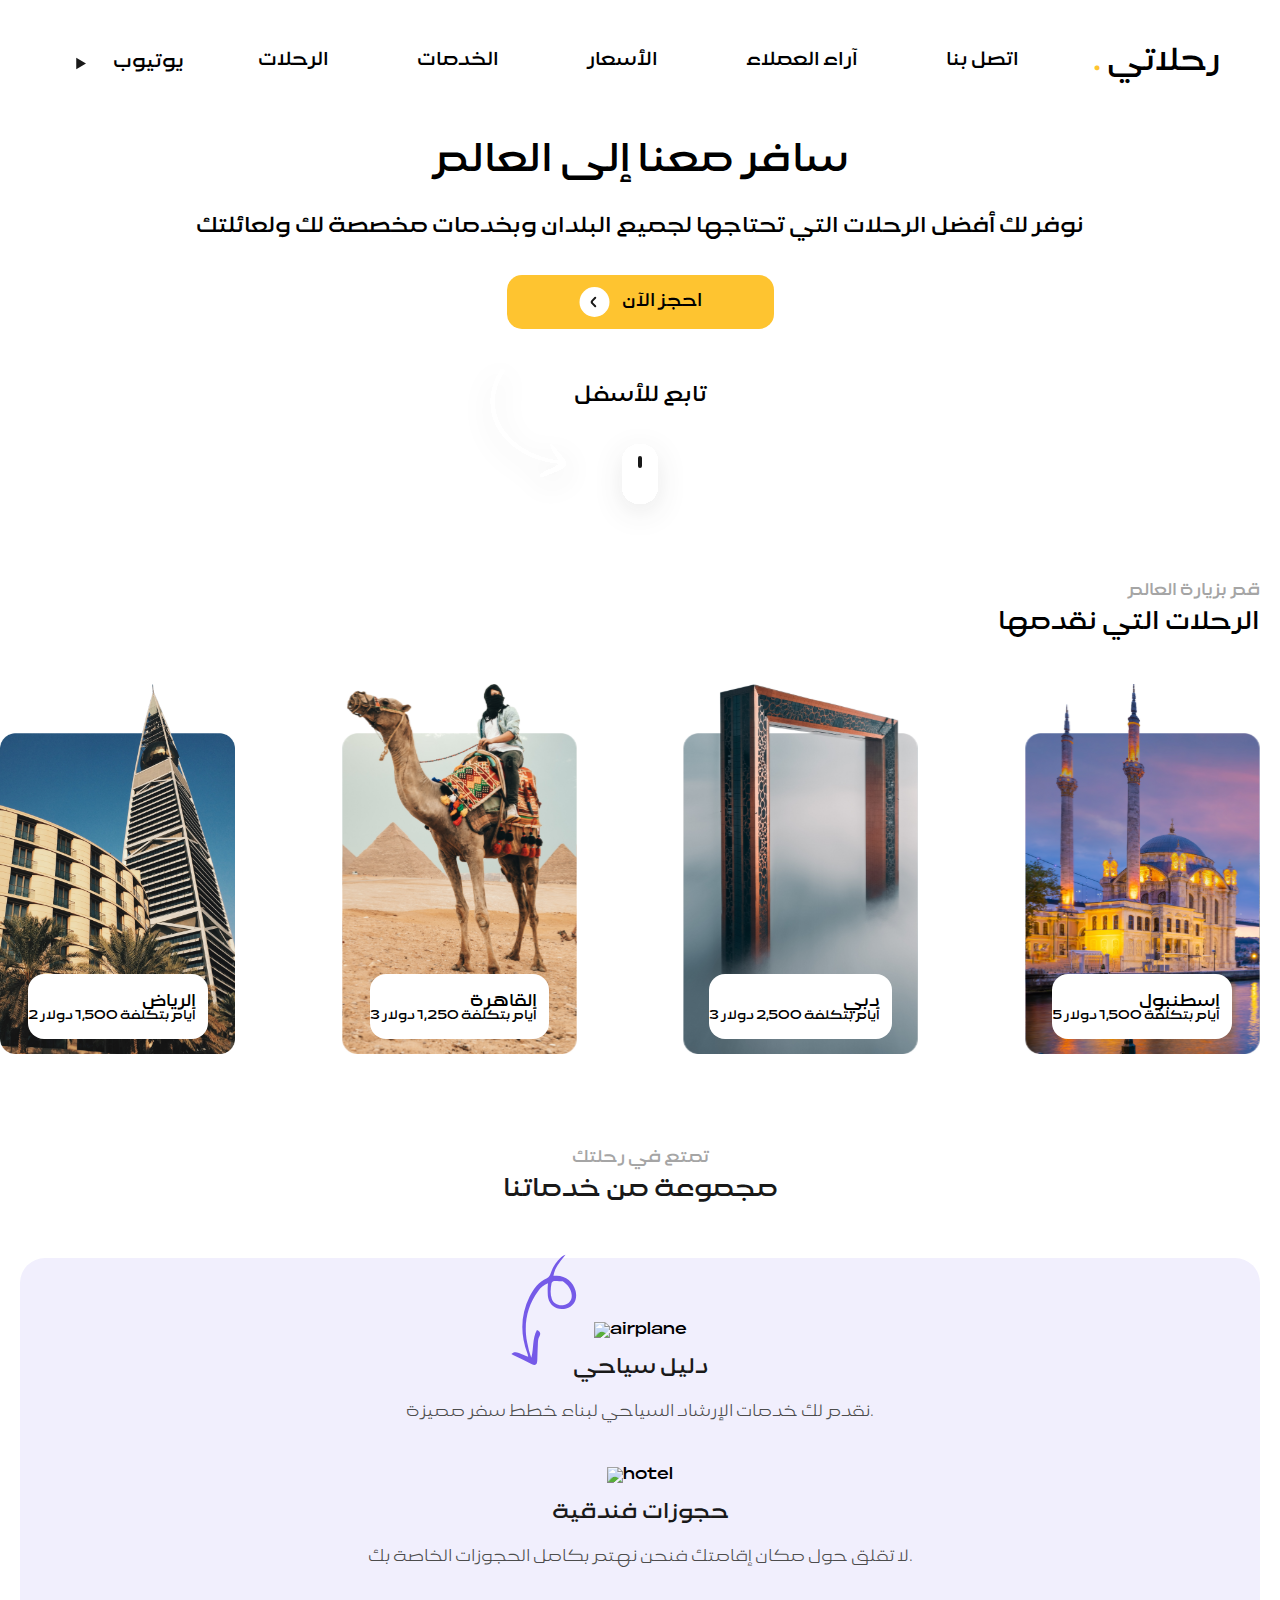
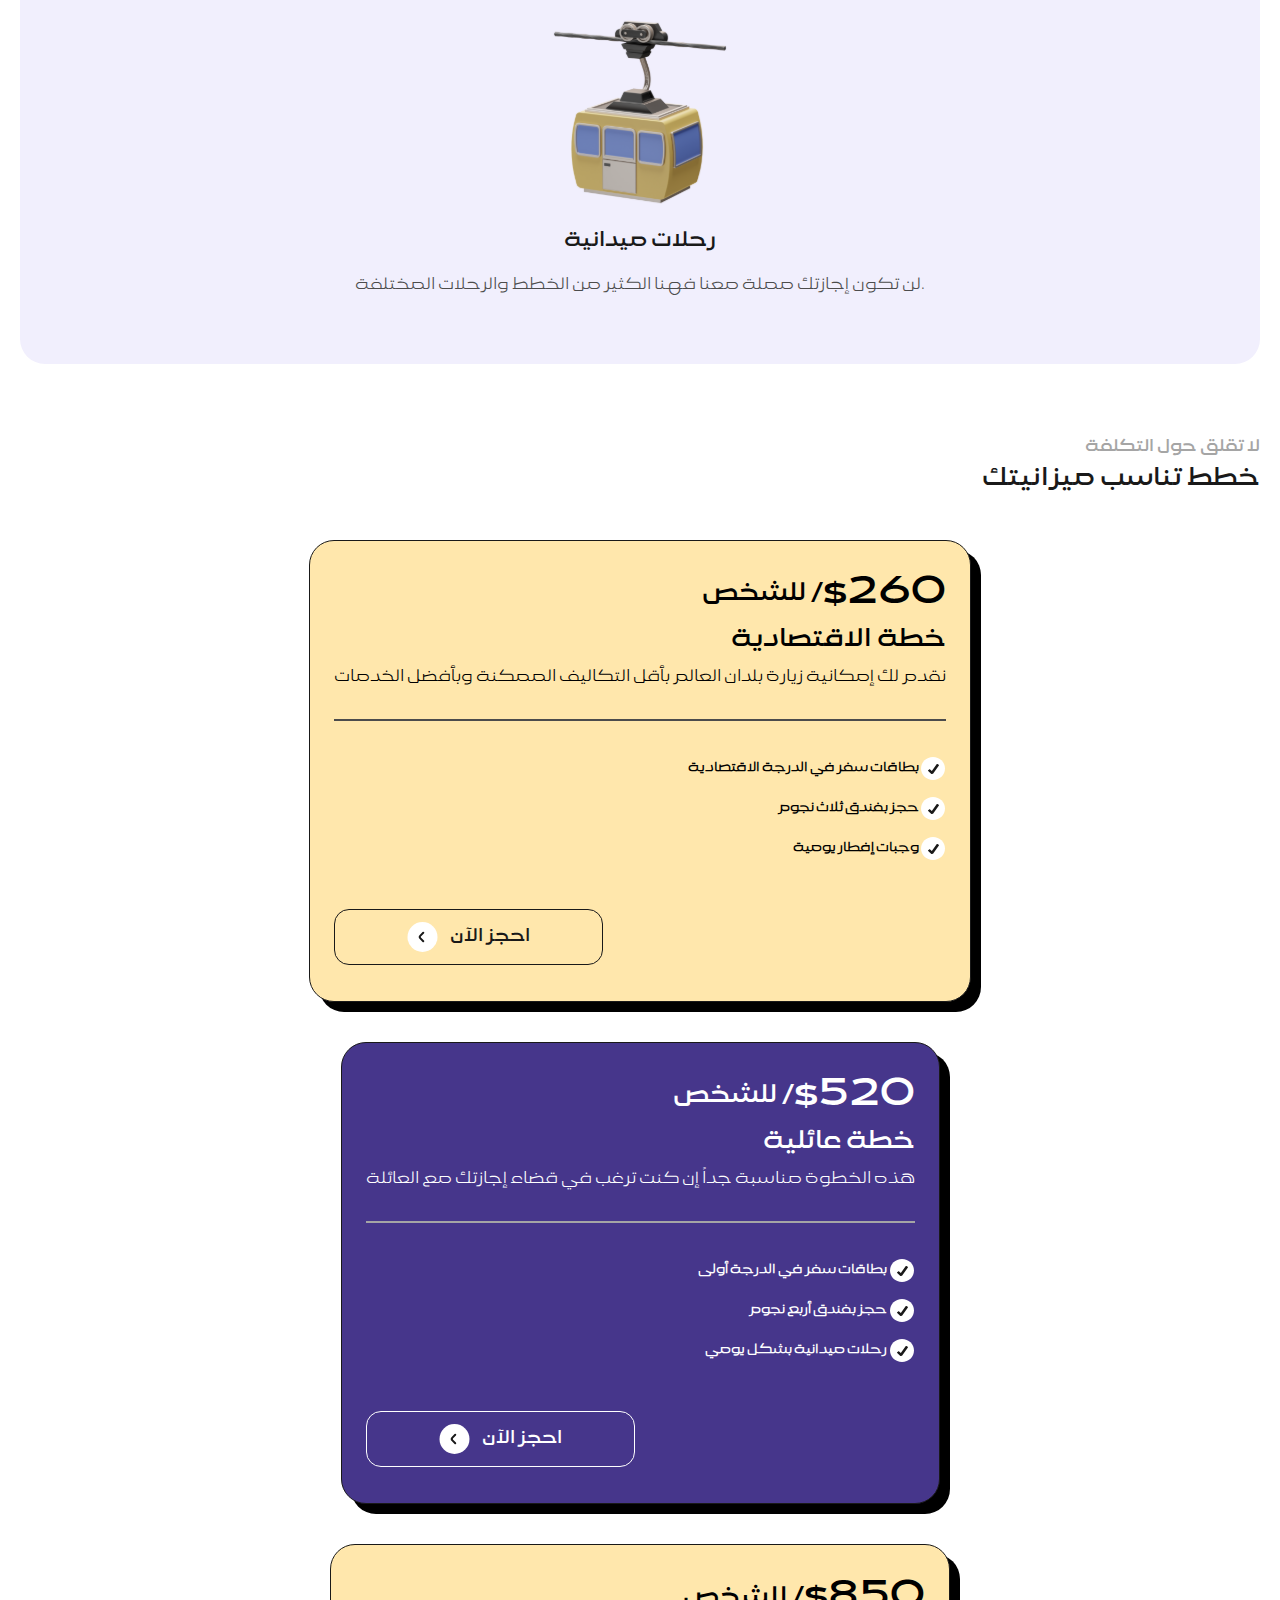
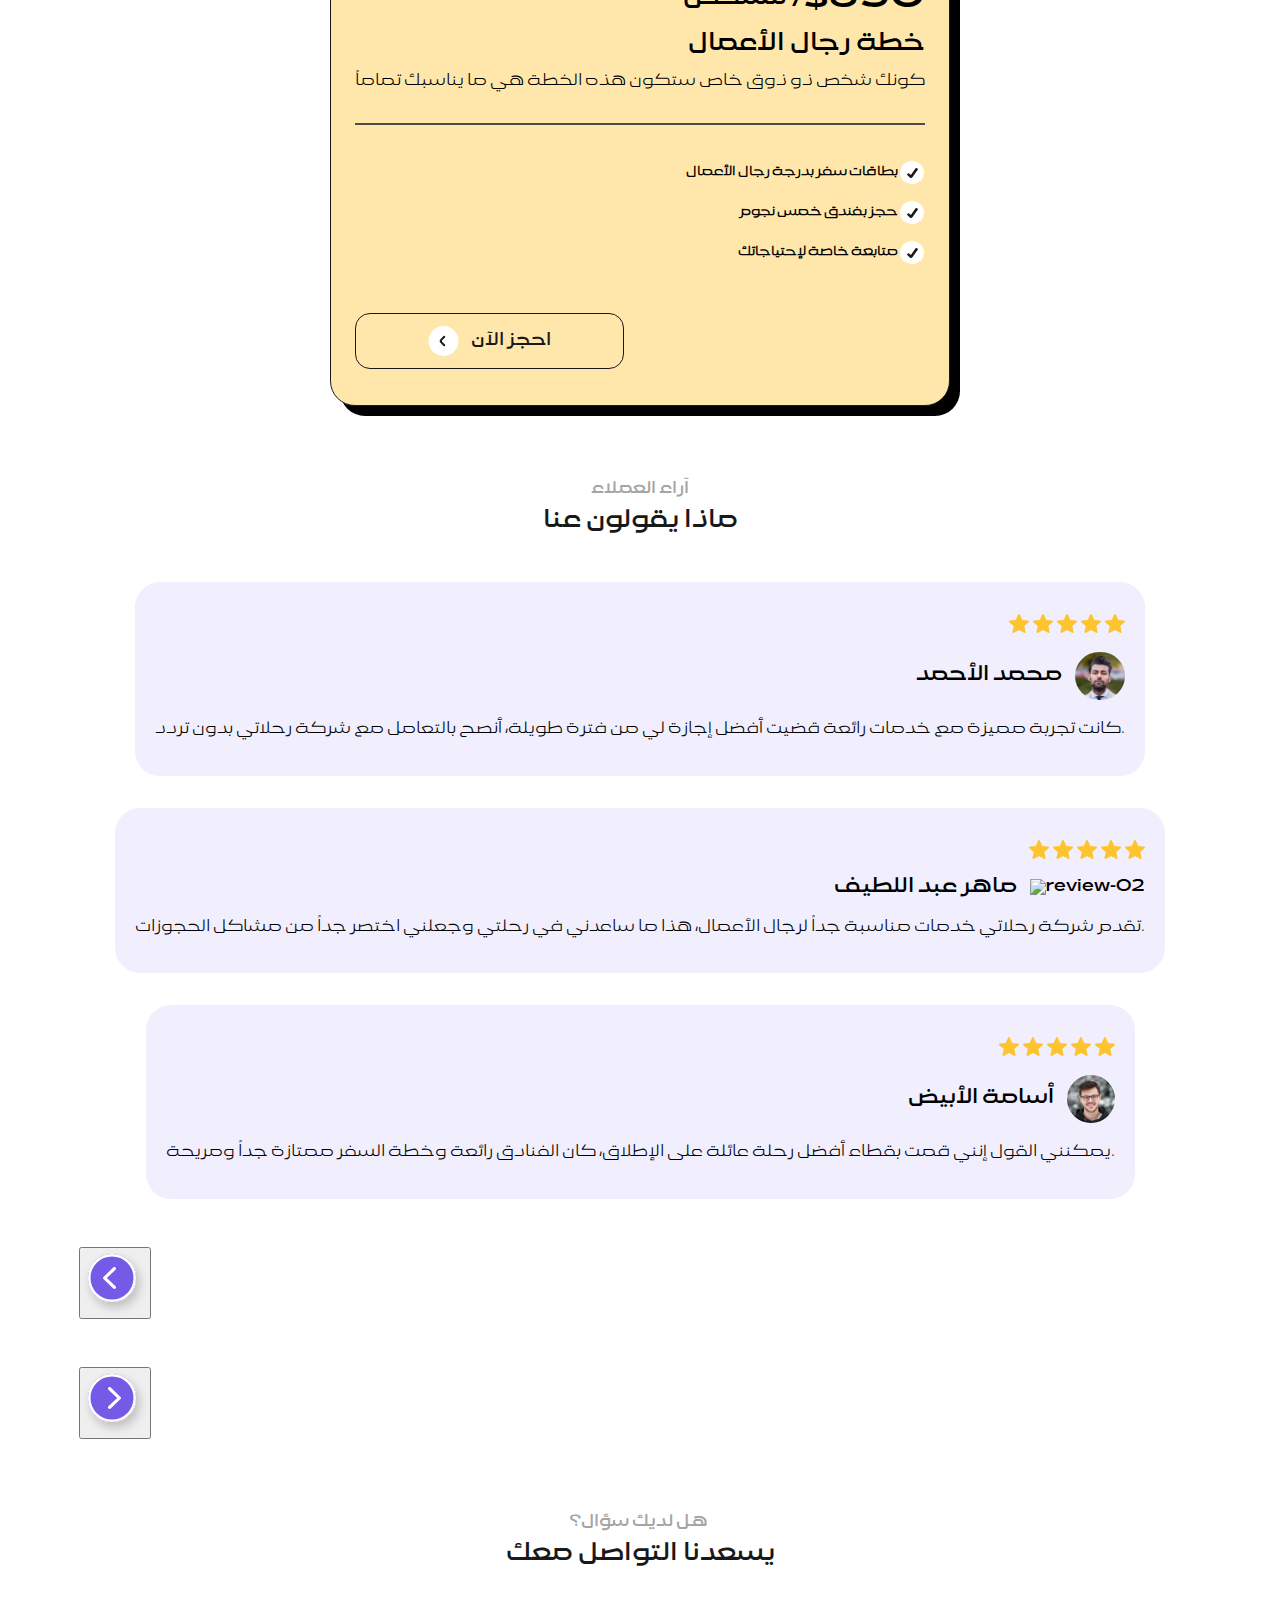
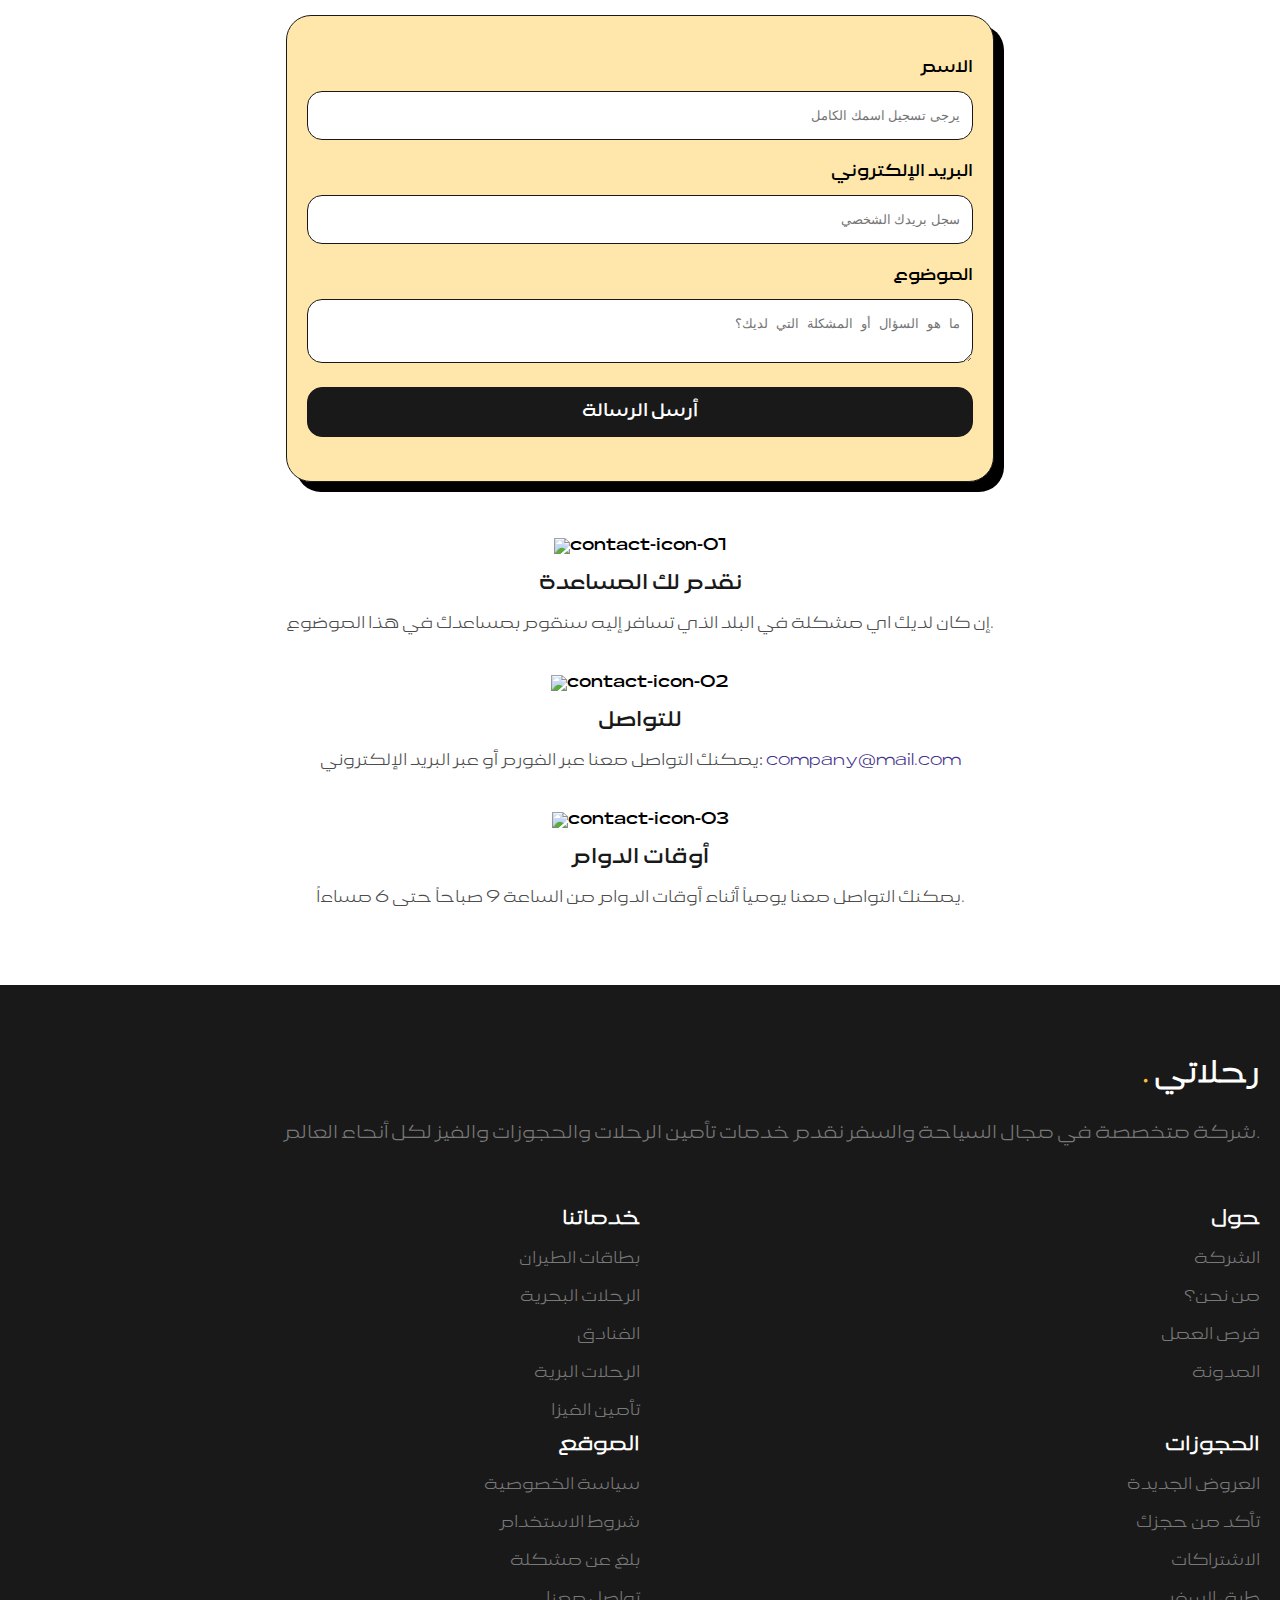
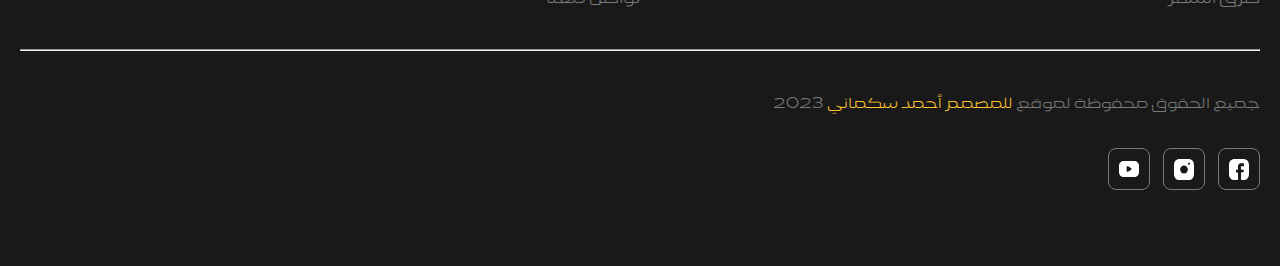
==== Rehlate/index.html @ 5d07651a "added Rehlate files with finished mobile design" ====
<!DOCTYPE html>
<html lang="en">
  <head>
    <meta charset="UTF-8" />
    <meta name="viewport" content="width=device-width, initial-scale=1.0" />
    <meta name="description" content="Trip booking website" />
    <title>Rehlate</title>
    <link rel="stylesheet" href="./css/styles.css" />
    <link href="./assets/lama-sans-webfont/LamaSans-Regular.woff">
  </head>

  <body>
    <header>
      <nav class="desktop">
        <div class="logo">
            <a href="index.html"><span class="yellow">.</span>
                رحلاتي</a>
          </div>
        <ul>
          <li><a href="#">الرحلات</a></li>
          <li><a href="#">الخدمات</a></li>
          <li><a href="#">الأسعار</a></li>
          <li><a href="#">آراء العملاء</a></li>
          <li><a href="#">اتصل بنا</a></li>
        </ul>
        <div class="youtube">
          <a>
            <img src="./assets/SVG/youtube.svg" alt="youtube icon" />
            يوتيوب
          </a>
        </div>
        
      </nav>
      <nav class="mobile">
        <div class="logo">
            <a href="index.html"><span class="yellow">.</span>
                رحلاتي</a>
          </div>
        <div class="hamburger">
            <img src="./assets/SVG/List Icon.svg" alt="hamburger" />
           
      </nav>
    </header>

    <main>
      <section class="intro">
        <h1>سافر معنا إلى العالم</h1>
        <p>
          نوفر لك أفضل الرحلات التي تحتاجها لجميع البلدان وبخدمات مخصصة لك
          ولعائلتك
        </p>
        <button>
          <a href="#">احجز الآن</a>
          <img src="./assets/navigators/arrow-left.svg" alt="arrow left" />
        </button>
        <img
          src="./assets/navigators/arrow-circular.svg"
          alt="arrow-circular"
        />
        <div>
          <p>تابع للأسفل</p>
          <img src="./assets/navigators/Mouse.svg" alt="mouse" />
        </div>
      </section>
      <section class="locations">
        <h4 class="heading-grey">قم بزيارة العالم</h4>
        <h2>الرحلات التي نقدمها</h2>
        <div class="caraousel">
          <div class="caraousel-item">
            <img src="./assets/SVG/locations/istanbul.svg" alt="istanbul" />
            <div class="caraousel-card">
              <h5 >اسطنبول</h5>
              <p>5 أيام بتكلفة 1,500 دولار</p>
            </div>
          </div>

          <div class="caraousel-item">
            <img src="./assets/SVG/locations/dubai.svg" alt="dubai" />
            <div class="caraousel-card">
              <h5>دبي</h5>
              <p>3 أيام بتكلفة 2,500 دولار</p>
            </div>
          </div>

          <div class="caraousel-item">
            <img src="./assets/SVG/locations/cairo.svg" alt="cairo" />
            <div class="caraousel-card">
              <h5>القاهرة</h5>
              <p>3 أيام بتكلفة 1,250 دولار</p>
            </div>
          </div>

          <div class="caraousel-item">
            <img src="./assets/SVG/locations/riyadh-img.png" alt="riyadh" />
            <div class="caraousel-card">
              <h5>الرياض</h5>
              <p>2 أيام بتكلفة 1,500 دولار</p>
            </div>
          </div>

        </div>
      </section>
      <section class="services">
        <h4 class="heading-grey">تمتع في رحلتك</h4>
        <h2 class="black">مجموعة من خدماتنا</h2>
        <img src="./assets/navigators/arrow-swirl.svg" alt="swirly arrow" />
        <div class="services-cards card-bg-grey-bg">
            
          <div class="services-card">
            <img
              src="./assets/SVG/services/services-icon-01.svg"
              alt="airplane"
            />
            <h5 class="black">دليل سياحي</h5>
            <p class="card-grey">نقدم لك خدمات الإرشاد السياحي لبناء خطط سفر مميزة.</p>
          </div>

          <div class="services-card">
            <img src="./assets/SVG/services/services-icon-02.svg" alt="hotel" />
            <h5 class="black">حجوزات فندقية</h5>
            <p class="card-grey">لا تقلق حول مكان إقامتك فنحن نهتم بكامل الحجوزات الخاصة بك.</p>
          </div>

          <div class="services-card">
            <img src="./assets/SVG/services/services-icon-03.svg" alt="car" />
            <h5 class="black">رحلات ميدانية</h5>
            <p class="card-grey">
              لن تكون إجازتك مملة معنا فهنا الكثير من الخطط والرحلات المختلفة.
            </p>
          </div>
        </div>
      </section>
      <section class="payment-plans">
        <h4 class="heading-grey">لا تقلق حول التكلفة</h4>
        <h2 class="black">خطط تناسب ميزانيتك</h2>
        <div class="plans">
          <div class="plan pink-bg">
            <h5>
                للشخص
                 /<span>$260</span></h5>
            <h5>خطة الاقتصادية</h5>
            <p>
              نقدم لك إمكانية زيارة بلدان العالم بأقل التكاليف الممكنة وبأفضل
              الخدمات
            </p>
            <hr />
            <ul>
              <li>بطاقات سفر في الدرجة الاقتصادية</li>
              <li>حجز بفندق ثلاث نجوم</li>
              <li>وجبات إفطار يومية</li>
            </ul>
            <button>
                احجز الآن
                <img src="./assets/navigators/arrow-left.svg" />
              </button>
          </div>
          <div class="plan purple-bg white" id="purple-card">
            <h5>
                للشخص
                 /<span>$520</span></h5>
            <h5>خطة عائلية</h5>
            <p>هذه الخطوة مناسبة جداً إن كنت ترغب في قضاء إجازتك مع العائلة</p>
            <hr id="purple-hr"/>
            <ul>
              <li>بطاقات سفر في الدرجة أولى</li>
              <li>حجز بفندق أربع نجوم</li>
              <li>رحلات ميدانية بشكل يومي</li>
            </ul>
            <button class="white">
              احجز الآن
              <img src="./assets/navigators/arrow-left.svg" />
            </button>
          </div>

          <div class="plan pink-bg">
            <h5>
                للشخص
                 /<span>$850</span></h5>
            <h5>خطة رجال الأعمال</h5>
            <p>كونك شخص ذو ذوق خاص ستكون هذه الخطة هي ما يناسبك تماماً</p>
            <hr />
            <ul>
              <li>بطاقات سفر بدرجة رجال الأعمال</li>
              <li>حجز بفندق خمس نجوم</li>
              <li>متابعة خاصة لإحتياجاتك</li>
            </ul>
            <button>
                احجز الآن
                <img src="./assets/navigators/arrow-left.svg" />
              </button>
          </div>
        </div>
      </section>

      <section class="Reviews">
        <h4 class="heading-grey">آراء العملاء</h4>
        <h2 class="black">ماذا يقولون عنا</h2>
        <div class="reviews-cards">
          <div class="review-card card-bg-grey-bg">
            <img src="./assets/SVG/Stars.svg" alt="review" />
            <div class="inline">
            <img src="./assets/SVG/reviews/review-01.svg" alt="review-01" />
            <h5>محمد الأحمد</h5>
            </div>
            <p>
              كانت تجربة مميزة مع خدمات رائعة قضيت أفضل إجازة لي من فترة طويلة،
              أنصح بالتعامل مع شركة رحلاتي بدون تردد.
            </p>
          </div>
          <div class="review-card card-bg-grey-bg">
            <img src="./assets/SVG/Stars.svg" alt="review" />
            <div class="inline">
            <img src="./assets/SVG/reviews/review-02.svg" alt="review-02" />
            <h5>ماهر عبد اللطيف</h5>
            </div>
            <p>
              تقدم شركة رحلاتي خدمات مناسبة جداً لرجال الأعمال، هذا ما ساعدني في
              رحلتي وجعلني اختصر جداً من مشاكل الحجوزات.
            </p>
          </div>
          <div class="review-card card-bg-grey-bg">
            <img src="./assets/SVG/Stars.svg" alt="review" />
            <div class="inline">
            <img src="./assets/SVG/reviews/review-03.svg" alt="review-03" />
            <h5>أسامة الأبيض</h5>
            </div>
            <p>
              يمكنني القول إنني قمت بقطاء أفضل رحلة عائلة على الإطلاق، كان
              الفنادق رائعة وخطة السفر ممتازة جداً ومريحة.
            </p>
          </div>
        </div>
        <button class="desktop">
          <img src="./assets/navigators/arrow-left-purple.svg" />
        </button>
        <button class="desktop">
          <img src="./assets/navigators/arrow-right-purple.svg" />
        </button>
      </section>

      <section class="contact">
        <h4 class="heading-grey">هل لديك سؤال؟</h4>
        <h2 class="black">يسعدنا التواصل معك</h2>
        <div>
          <div class="contact-form">
            <form class="pink-bg">
                <span>
              <label>الاسم</label>
              <input type="text" placeholder="يرجى تسجيل اسمك الكامل" />
                </span>
            <span>
              <label>البريد الإلكتروني</label>
              <input type="email" placeholder="سجل بريدك الشخصي" />
            </span>
            <span>
              <label>الموضوع</label>
              <textarea
                placeholder="ما هو السؤال أو المشكلة التي لديك؟"
              ></textarea>
            </span>
              <button>أرسل الرسالة</button>
            </form>
          </div>
          <ul>
            <li>
              <img
                src="./assets/SVG/contact/help-icon.svg"
                alt="contact-icon-01"
              />
              <h5 class="black">نقدم لك المساعدة</h5>
              <p class="card-grey">
                إن كان لديك اي مشكلة في البلد الذي تسافر إليه سنقوم بمساعدك في
                هذا الموضوع.
              </p>
            </li>
            <li>
              <img
                src="./assets/SVG/contact/communication-icon.svg"
                alt="contact-icon-02"
              />
              <h5 class="black">للتواصل</h5>
              <p class="card-grey">
                يمكنك التواصل معنا عبر الفورم أو عبر البريد الإلكتروني:
                <span class="purple">company@mail.com</span>
              </p>
            </li>
            <li>
              <img
                src="./assets/SVG/contact/working-hours-icon.svg"
                alt="contact-icon-03"
              />
              <h5 class="black">أوقات الدوام</h5>
              <p class="card-grey">
                يمكنك التواصل معنا يومياً أثناء أوقات الدوام من الساعة 9 صباحاً
                حتى 6 مساءاً.
              </p>
            </li>
          </ul>
        </div>
      </section>
    </main>
    <footer class="black-bg ">
      
        <div class="col1">
            <div class="logo white">
                <a href="index.html"><span class="yellow">.</span>
                    رحلاتي</a>
              </div>
          <p class="body-grey">
            شركة متخصصة في مجال السياحة والسفر نقدم خدمات تأمين الرحلات
            والحجوزات والفيز لكل أنحاء العالم.
          </p>
        </div>
        <div class="row">
        <div class="col">
          <h5 class="white">حول</h5>
          <a>الشركة</a>
          <a>من نحن؟</a>
          <a>فرص العمل</a>
          <a>المدونة</a>
        </div>
        <div class="col">
          <h5 class="white">خدماتنا</h5>
          <a>بطاقات الطيران</a>
          <a>الرحلات البحرية</a>
          <a>الفنادق</a>
          <a>الرحلات البرية</a>
          <a>تأمين الفيزا</a>
        </div>
        <div class="col">
          <h5 class="white">الحجوزات</h5>
          <a>العروض الجديدة</a>
          <a>تأكد من حجزك </a>
          <a>الاشتراكات</a>
          <a>طرق السفر</a>
        </div>
        <div class="col">
          <h5 class="white">الموقع</h5>
          <a>سياسة الخصوصية</a>
          <a>شروط الاستخدام</a>
          <a>بلغ عن مشكلة</a>
          <a>تواصل معنا</a>
        </div>
      </div>
      <hr>
      <div class="ender">
        <p class="body-grey">
            2023 جميع الحقوق محفوظة لموقع 
    
            <span class="yellow">
                للمصمم 
            أحمد سكماني  
            </span>
        </p>
        <div class="inline">
            <img src="./assets/SVG/social/facebook.svg" alt="facebook" />
            <img src="./assets/SVG/social/instagram.svg" alt="instagram" />
            <img src="./assets/SVG/social/youtube.svg" alt="youtube" />
        </div>
      </div>
    </footer>
  </body>
</html>
---- Rehlate/css/styles.css ----
@font-face {
  font-family: "Lama Sans-thin";
  src: url(../assets/lama-sans-webfont/LamaSans-RegularExpanded.woff);
}
@font-face {
  font-family: "Lama Sans";
  src: url(../assets/lama-sans-webfont/LamaSans-BoldExpanded.woff);
}
.yellow {
  color: #FEC430;
}

.heading-grey {
  color: #A5A5A5;
}

.black {
  color: #191919;
}

.body-grey {
  color: #797979;
}

.card-grey {
  color: #4C4C4C;
}

.pink {
  color: #FFE7AC;
}

.purple {
  color: #46368B;
}

.card-bg-grey {
  color: #F1EFFD;
}

.white {
  color: #fff;
}

.yellow-bg {
  background-color: #FEC430;
}

.heading-grey-bg {
  background-color: #A5A5A5;
}

.black-bg {
  background-color: #191919;
}

.body-grey-bg {
  background-color: #797979;
}

.card-grey-bg {
  background-color: #4C4C4C;
}

.pink-bg {
  background-color: #FFE7AC;
}

.purple-bg {
  background-color: #46368B;
}

.card-bg-grey-bg {
  background-color: #F1EFFD;
}

.white-bg {
  background-color: #fff;
}

.desktop {
  display: none;
}

.mobile {
  display: flex;
  flex-direction: row-reverse;
  justify-content: space-between;
  align-items: center;
  color: white;
  margin: 2.25rem 1.25rem;
}
.mobile .logo {
  font-size: 1.625rem;
  font-weight: 600;
  line-height: 1.641rem;
  text-align: right;
}

@media screen and (min-width: 75rem) {
  .desktop {
    margin: 3rem 3.688rem;
    flex-wrap: nowrap;
    text-wrap: nowrap;
    display: flex;
    flex-direction: row-reverse;
    justify-content: space-between;
    align-items: stretch;
  }
  .desktop ul {
    display: flex;
  }
  .desktop ul li {
    margin: 0 2.75rem;
  }
  .desktop ul li a {
    font-size: 1.125rem;
    font-weight: 600;
    line-height: 1.641rem;
  }
  .desktop .logo {
    font-size: 1.625rem;
    font-weight: 600;
    line-height: 1.641rem;
  }
  .desktop .youtube > a {
    display: flex;
    flex-direction: row;
    justify-content: center;
    align-items: center;
    font-size: 1.125rem;
    font-weight: 600;
    line-height: 1.641rem;
    gap: 0.75rem;
  }
  .mobile {
    display: none;
  }
}
body {
  font-size: 16px;
  font-family: "Lama Sans" !important;
  background-image: url("../assets/SVG/slide-img-phone.svg");
  background-size: contain;
  background-repeat: no-repeat;
}

.intro {
  display: flex;
  flex-direction: column;
  justify-content: space-between;
  align-items: center;
  margin: 2.75rem 1.25rem;
}
.intro h1 {
  font-size: 2.375rem;
  font-weight: 600;
  line-height: 3.063rem;
  text-align: center;
  letter-spacing: -0.02em;
  padding: 0.781rem;
}
.intro p {
  font-size: 1.3rem;
  font-weight: 200;
  line-height: 1.875rem;
  text-align: center;
  letter-spacing: -0.02em;
  padding: 0.781rem;
}
.intro button {
  display: flex;
  flex-direction: row-reverse;
  justify-content: center;
  align-items: center;
  font-family: "Lama Sans" !important;
  gap: 0.75rem;
  background-color: #FEC430;
  border: none;
  border-radius: 15px;
  padding: 0.75rem 4.5rem;
  font-size: 1.06rem;
  font-weight: 300;
  line-height: 1.5rem;
  cursor: pointer;
  color: black;
  margin: 1.25rem 0;
}
.intro > img {
  margin-left: -14rem;
}
.intro > div {
  display: flex;
  flex-direction: column;
  justify-content: center;
  align-items: center;
  margin-top: -9rem;
}

.locations {
  text-align: right;
  margin-right: 1.25rem;
}
.locations .caraousel {
  display: flex;
  flex-direction: row-reverse;
  justify-content: space-between;
  align-items: center;
  gap: 1.25rem;
  overflow-x: auto;
  height: -moz-max-content;
  height: max-content;
  padding-bottom: 7rem;
}
.locations .caraousel .caraousel-item {
  display: flex;
  flex-direction: column;
  justify-content: center;
  align-items: center;
}
.locations .caraousel .caraousel-item img {
  width: 14.688rem;
  max-height: 23.125rem;
}
.locations .caraousel .caraousel-item .caraousel-card {
  margin-top: -5rem;
  background-color: white;
  padding-bottom: 1rem;
  padding-top: 1.313rem;
  padding-right: 0.75rem;
  border-radius: 16px;
}
.locations .caraousel .caraousel-item h5 {
  font-size: 1rem;
  font-weight: 900;
  line-height: 1rem;
}
.locations .caraousel .caraousel-item p {
  font-size: 0.75rem;
  font-weight: 200;
  line-height: 0.75rem;
}

.services {
  text-align: center;
  margin: 0 1.25rem;
}
.services h4 {
  font-size: 1rem;
  font-weight: 900;
  line-height: 1rem;
  margin: 0 1.5rem;
  margin-bottom: 0.75rem;
}
.services h2 {
  font-size: 1.5rem;
  font-weight: 900;
  line-height: 1.5rem;
  margin: 0 1.5rem;
  margin-bottom: 2.375rem;
}
.services > img {
  margin-bottom: -7rem;
  height: 6.938rem;
  margin-left: -12rem;
}
.services .services-cards {
  border-radius: 25px;
  display: flex;
  flex-direction: column;
  justify-content: space-between;
  align-items: center;
  padding: 4rem 3rem;
  gap: 2.5rem;
  margin-bottom: 4.75rem;
}
.services .services-cards .services-card {
  display: flex;
  flex-direction: column;
  justify-content: center;
  align-items: center;
  gap: 1.25rem;
}
.services .services-cards .services-card h5 {
  font-size: 1.25rem;
  font-weight: 900;
  line-height: 1.25rem;
}
.services .services-cards .services-card p {
  font-size: 1rem;
  font-weight: 400;
  line-height: 1.75rem;
  font-family: Lama Sans-thin;
}

.payment-plans {
  text-align: right;
  margin: 0 1.25rem;
  margin-bottom: 4.75rem;
}
.payment-plans hr {
  border: 1px solid #4C4C4C;
  margin: 2rem 0;
}
.payment-plans #purple-card hr {
  border: 1px solid #A5A5A5;
}
.payment-plans #purple-card button {
  display: flex;
  flex-direction: row-reverse;
  justify-content: center;
  align-items: center;
  font-family: "Lama Sans" !important;
  gap: 0.75rem;
  background-color: #46368B;
  border: 1px solid #fff;
  border-radius: 15px;
  padding: 0.75rem 4.5rem;
  font-size: 1.06rem;
  font-weight: 300;
  line-height: 1.5rem;
  cursor: pointer;
  color: #fff;
}
.payment-plans .plans {
  display: flex;
  flex-direction: column;
  justify-content: center;
  align-items: center;
  gap: 2.5rem;
}
.payment-plans .plans .plan {
  border-radius: 25px;
  border: 1.5px solid #191919;
  padding: 2.25rem 1.5rem;
  box-shadow: 10px 10px 0px 0px #000000;
}
.payment-plans .plans .plan h5 {
  text-wrap: nowrap;
  font-size: 1.5rem;
  font-weight: 900;
  line-height: 1.5rem;
  margin-bottom: 1rem;
  display: flex;
  flex-direction: row;
  justify-content: flex-end;
  align-items: center;
}
.payment-plans .plans .plan h5 span {
  font-size: 2.25rem;
  font-weight: 900;
  line-height: 2.25rem;
}
.payment-plans .plans .plan p {
  font-family: "Lama Sans-thin";
}
.payment-plans .plans .plan li + li {
  margin-top: 0.5rem;
}
.payment-plans .plans .plan li {
  background-image: url(../assets/navigators/check-icon.svg);
  background-repeat: no-repeat;
  padding: 0.5rem 0;
  background-position: center right;
  padding-right: 1.7rem;
  font-family: "Lama Sans-thin";
  font-size: 0.8rem;
  font-weight: 600;
  line-height: 1rem;
}
.payment-plans .plans .plan button {
  margin-top: 2.75rem;
  display: flex;
  flex-direction: row-reverse;
  justify-content: center;
  align-items: center;
  font-family: "Lama Sans" !important;
  gap: 0.75rem;
  background-color: #FFE7AC;
  border: 1px solid #191919;
  border-radius: 15px;
  padding: 0.75rem 4.5rem;
  font-size: 1.06rem;
  font-weight: 300;
  line-height: 1.5rem;
  cursor: pointer;
  color: #191919;
}

.Reviews {
  text-align: center;
  margin: 0 1.25rem;
  margin-bottom: 4.75rem;
}
.Reviews .reviews-cards {
  display: flex;
  flex-direction: column;
  justify-content: center;
  align-items: center;
  gap: 2rem;
}
.Reviews .reviews-cards .review-card {
  border-radius: 25px;
  padding: 2rem 1.25rem;
  display: flex;
  flex-direction: column;
  justify-content: center;
  align-items: flex-end;
  gap: 1.125rem;
}
.Reviews .reviews-cards .review-card h5 {
  font-size: 1.25rem;
  font-weight: 900;
  line-height: 1.25rem;
}
.Reviews .reviews-cards .review-card p {
  text-align: right;
  font-family: "Lama Sans-thin";
  font-size: 1rem;
  font-weight: 300;
  line-height: 1.6rem;
}

.contact {
  text-align: right;
  margin: 0 1.25rem;
  display: flex;
  flex-direction: column;
  justify-content: center;
  align-items: center;
}
.contact .contact-form form {
  display: flex;
  flex-direction: column;
  justify-content: center;
  align-items: stretch;
  gap: 1.5rem;
  padding: 2.75rem 1.25rem;
  border-radius: 25px;
  border: 1.5px solid #191919;
  box-shadow: 10px 10px 0px 0px #000000;
  margin-bottom: 3.5rem;
}
.contact .contact-form form button {
  display: flex;
  flex-direction: row-reverse;
  justify-content: center;
  align-items: center;
  font-family: "Lama Sans" !important;
  gap: 0.75rem;
  background-color: #191919;
  border: 1px solid #191919;
  border-radius: 15px;
  padding: 0.75rem 4.5rem;
  font-size: 1.06rem;
  font-weight: 300;
  line-height: 1.5rem;
  cursor: pointer;
  color: #fff;
}
.contact .contact-form form span {
  display: flex;
  flex-direction: column;
  justify-content: center;
  align-items: stretch;
  gap: 0.875rem;
}
.contact .contact-form form span input {
  padding: 1rem 0.75rem;
  border: 1px solid #191919;
  border-radius: 15px;
  text-align: right;
}
.contact .contact-form form span textarea {
  padding: 1rem 0.75rem;
  border: 1px solid #191919;
  border-radius: 15px;
  text-align: right;
}
.contact ul {
  margin-bottom: 4.75rem;
}
.contact ul li {
  text-align: center;
  display: flex;
  flex-direction: column;
  justify-content: center;
  align-items: center;
  gap: 1.25rem;
}
.contact ul li h5 {
  font-size: 1.25rem;
  font-weight: 900;
  line-height: 1.25rem;
}
.contact ul li p {
  font-size: 1rem;
  font-weight: 300;
  line-height: 1.25rem;
  font-family: "Lama Sans-thin";
}
.contact ul li + li {
  margin-top: 2.5rem;
}

footer {
  text-align: right;
  padding: 4.75rem 1.25rem;
  font-family: "Lama Sans-thin";
}
footer .col1 {
  margin-bottom: 2.75rem;
}
footer .col1 .logo {
  margin-bottom: 1.75rem;
}
footer .col1 p {
  font-size: 1.125rem;
  font-weight: 500;
  line-height: 2rem;
}
footer .row {
  display: flex;
  flex-direction: row-reverse;
  justify-content: stretch;
  align-items: flex-start;
  flex-grow: 1;
  flex-wrap: wrap;
  width: 100%;
}
footer .row a {
  color: #797979;
}
footer .row .col {
  display: flex;
  flex-direction: column;
  justify-content: flex-start;
  align-items: flex-end;
  gap: 1.25rem;
  width: 50%;
}
footer .row .col h5 {
  margin-top: 1rem;
  font-size: 1.25rem;
  font-weight: 900;
  line-height: 1.25rem;
}
footer hr {
  margin: 2.5rem 0;
}
footer .inline {
  justify-content: flex-start;
  margin-top: 1.75rem;
}
footer .ender p {
  font-size: 0.9rem;
  font-weight: 300;
  line-height: 1.8rem;
}

* {
  margin: 0;
  padding: 0;
  box-sizing: border-box;
}

a {
  text-decoration: none;
  color: inherit;
}

ul {
  list-style: none;
}

.inline {
  display: flex;
  flex-direction: row-reverse;
  justify-content: center;
  align-items: center;
  gap: 0.813rem;
}

h4 {
  font-size: 1rem;
  font-weight: 900;
  line-height: 1rem;
  margin-bottom: 0.75rem;
}

h2 {
  font-size: 1.5rem;
  font-weight: 900;
  line-height: 1.5rem;
  margin-bottom: 3rem;
}

.logo a {
  font-size: 1.875rem;
  font-weight: 900;
  line-height: 1.875rem;
}/*# sourceMappingURL=styles.css.map */
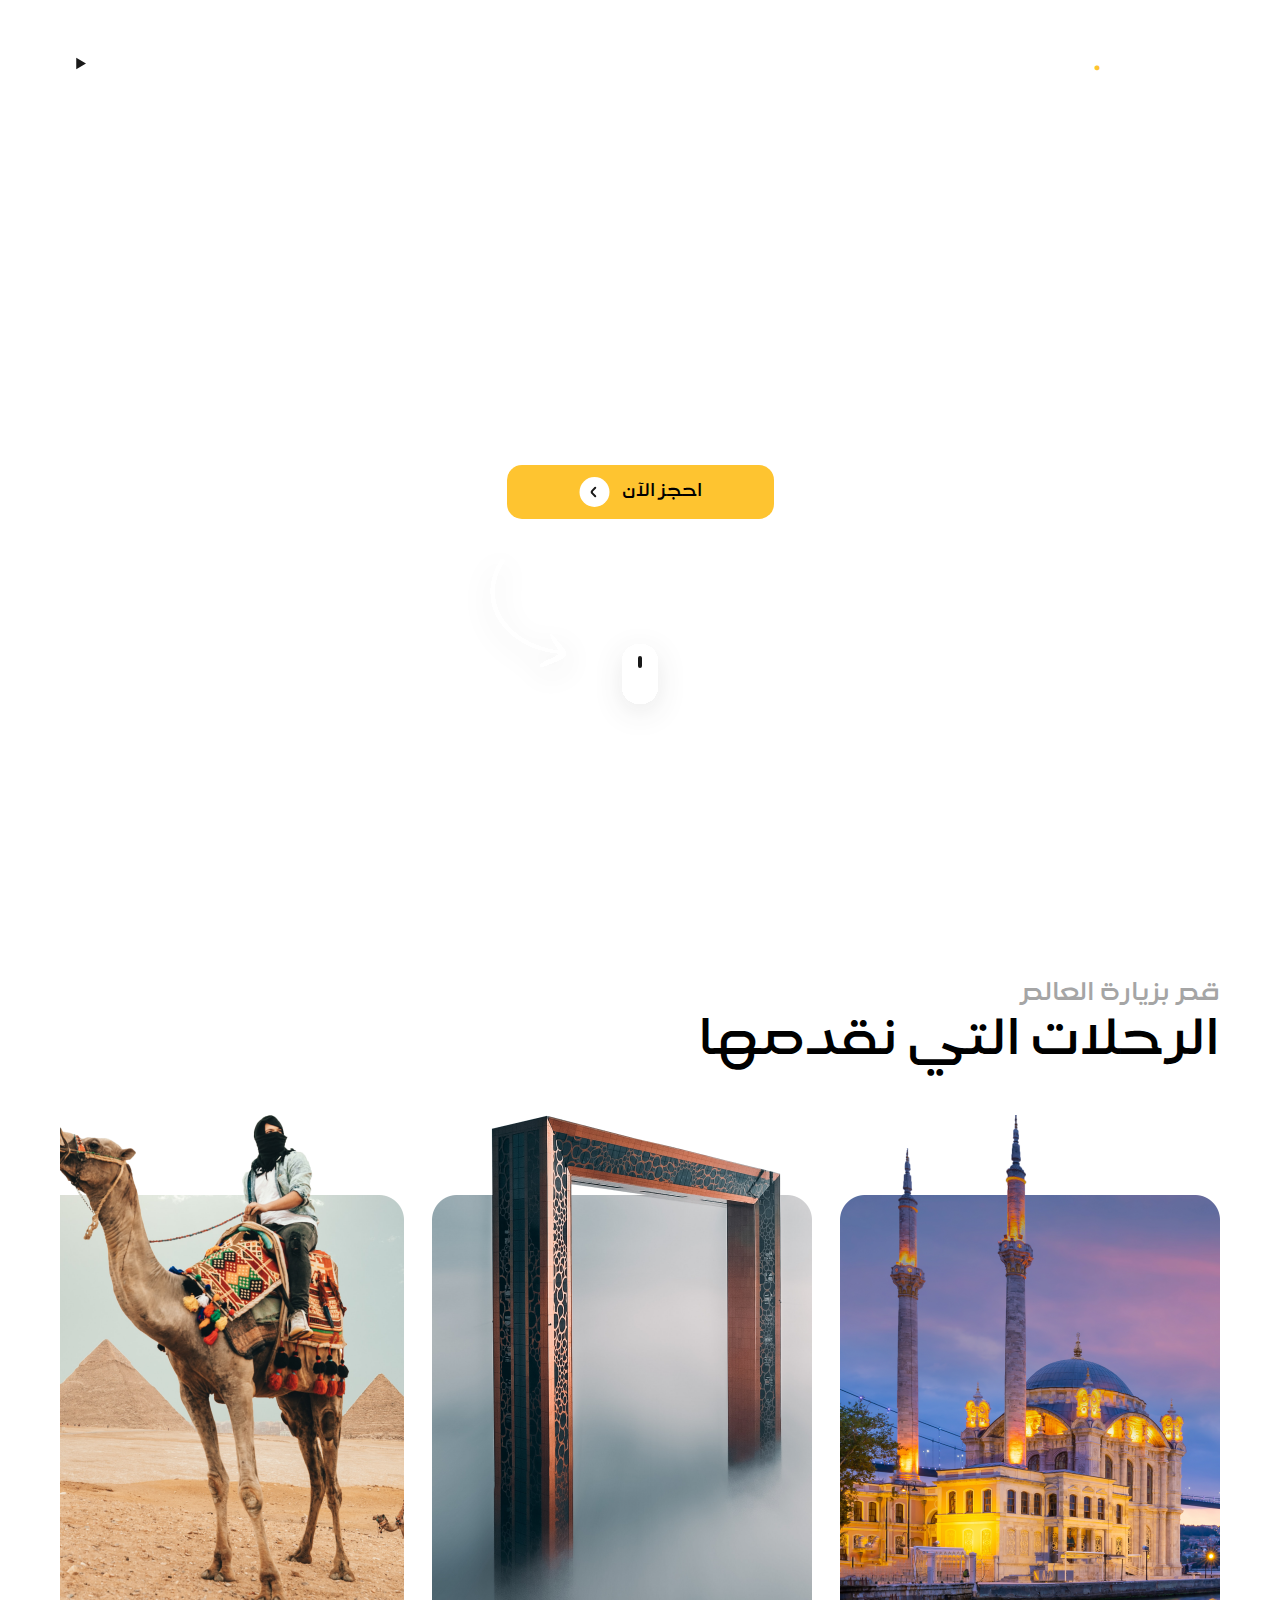
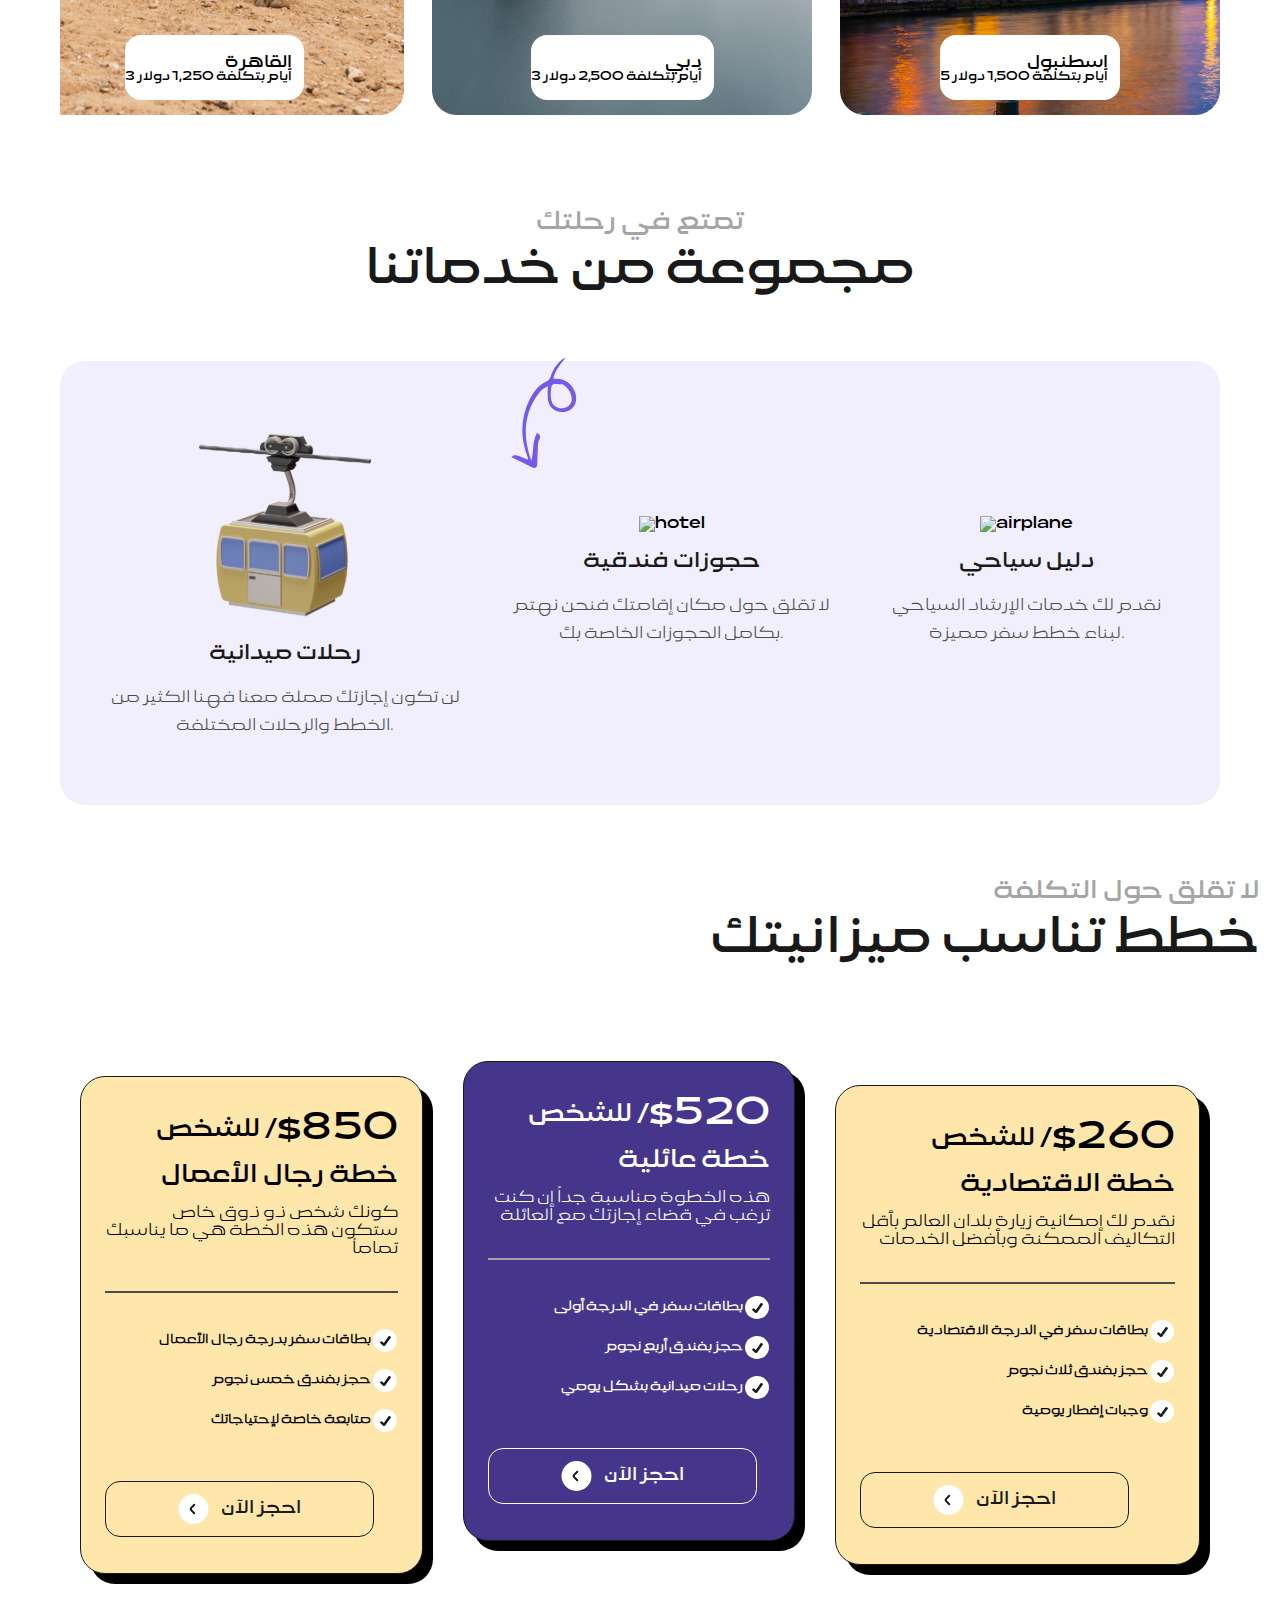
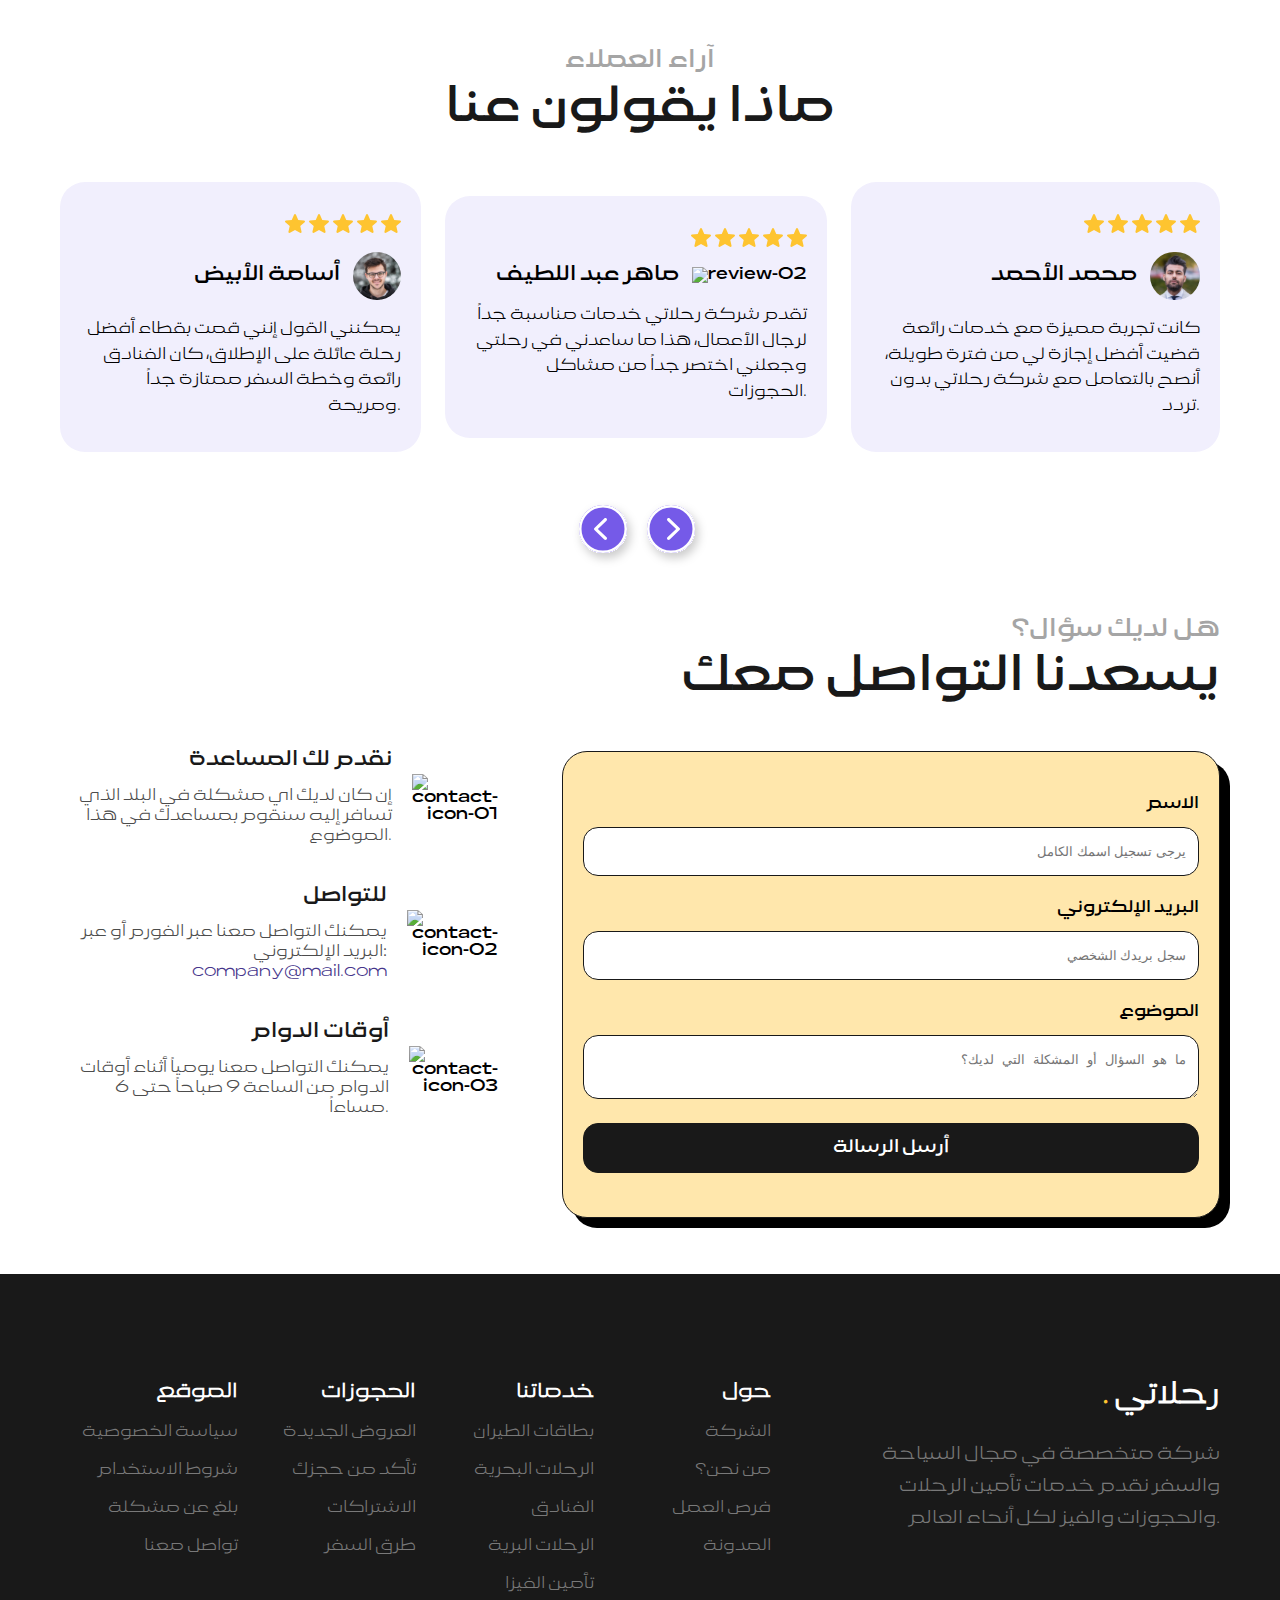
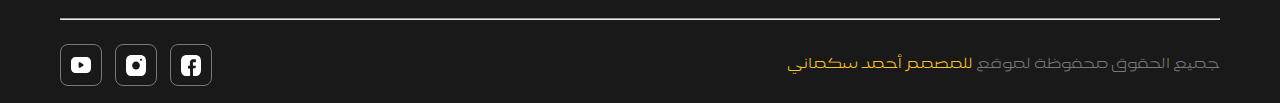
==== commit 601f11f4: "Merge 6ae338dff9115f82975850a20b4ad2e9b82e0641 into 23b961b84535b31f5303a1083c2504ea8adec1e9" ====
--- a/Rehlate/index.html
+++ b/Rehlate/index.html
@@ -11,7 +11,7 @@
 
   <body>
     <header>
-      <nav class="desktop">
+      <nav class="desktop white">
         <div class="logo">
             <a href="index.html"><span class="yellow">.</span>
                 رحلاتي</a>
@@ -43,7 +43,7 @@
     </header>
 
     <main>
-      <section class="intro">
+      <section class="intro white">
         <h1>سافر معنا إلى العالم</h1>
         <p>
           نوفر لك أفضل الرحلات التي تحتاجها لجميع البلدان وبخدمات مخصصة لك
@@ -230,12 +230,14 @@
             </p>
           </div>
         </div>
-        <button class="desktop">
+        <div class="desktop">
+        <button>
           <img src="./assets/navigators/arrow-left-purple.svg" />
         </button>
-        <button class="desktop">
+        <button >
           <img src="./assets/navigators/arrow-right-purple.svg" />
         </button>
+        </div>
       </section>
 
       <section class="contact">
@@ -267,39 +269,46 @@
                 src="./assets/SVG/contact/help-icon.svg"
                 alt="contact-icon-01"
               />
+              <div class="form-inline">
               <h5 class="black">نقدم لك المساعدة</h5>
               <p class="card-grey">
                 إن كان لديك اي مشكلة في البلد الذي تسافر إليه سنقوم بمساعدك في
                 هذا الموضوع.
               </p>
+              </div>
             </li>
             <li>
               <img
                 src="./assets/SVG/contact/communication-icon.svg"
                 alt="contact-icon-02"
               />
+              <div class="form-inline">
               <h5 class="black">للتواصل</h5>
               <p class="card-grey">
                 يمكنك التواصل معنا عبر الفورم أو عبر البريد الإلكتروني:
                 <span class="purple">company@mail.com</span>
               </p>
+              </div>
             </li>
             <li>
               <img
                 src="./assets/SVG/contact/working-hours-icon.svg"
                 alt="contact-icon-03"
               />
+              <div class="form-inline">
               <h5 class="black">أوقات الدوام</h5>
               <p class="card-grey">
                 يمكنك التواصل معنا يومياً أثناء أوقات الدوام من الساعة 9 صباحاً
                 حتى 6 مساءاً.
               </p>
+              </div>
             </li>
           </ul>
         </div>
       </section>
     </main>
     <footer class="black-bg ">
+      <div class="footer-inline">
       
         <div class="col1">
             <div class="logo white">
@@ -342,10 +351,11 @@
           <a>تواصل معنا</a>
         </div>
       </div>
+      </div>
       <hr>
       <div class="ender">
         <p class="body-grey">
-            2023 جميع الحقوق محفوظة لموقع 
+            جميع الحقوق محفوظة لموقع  
     
             <span class="yellow">
                 للمصمم 
--- a/Rehlate/css/styles.css
+++ b/Rehlate/css/styles.css
@@ -109,6 +109,9 @@
   }
   .desktop ul {
     display: flex;
+    flex-direction: row;
+    justify-content: center;
+    align-items: flex-end;
   }
   .desktop ul li {
     margin: 0 2.75rem;
@@ -162,11 +165,12 @@
 }
 .intro p {
   font-size: 1.3rem;
-  font-weight: 200;
+  font-weight: 100;
   line-height: 1.875rem;
   text-align: center;
   letter-spacing: -0.02em;
   padding: 0.781rem;
+  font-family: "Lama Sans-thin";
 }
 .intro button {
   display: flex;
@@ -175,7 +179,7 @@
   align-items: center;
   font-family: "Lama Sans" !important;
   gap: 0.75rem;
-  background-color: #FEC430;
+  background-color: #fec430;
   border: none;
   border-radius: 15px;
   padding: 0.75rem 4.5rem;
@@ -197,6 +201,27 @@
   margin-top: -9rem;
 }
 
+@media screen and (min-width: 75rem) {
+  body {
+    background-image: url("../assets/SVG/slide-img-desktop.svg");
+  }
+  .intro {
+    margin: 8.25rem 25%;
+    padding-top: 3.625rem;
+  }
+  .intro h1 {
+    font-size: 3.5rem;
+    font-weight: 600;
+    line-height: 4.5rem;
+    margin: 0;
+    padding: 0;
+  }
+  .intro p {
+    font-size: 1.5rem;
+    font-weight: 500;
+    line-height: 2.5rem;
+  }
+}
 .locations {
   text-align: right;
   margin-right: 1.25rem;
@@ -221,6 +246,12 @@
 .locations .caraousel .caraousel-item img {
   width: 14.688rem;
   max-height: 23.125rem;
+}
+@media screen and (min-width: 75rem) {
+  .locations .caraousel .caraousel-item img {
+    width: 23.75rem;
+    max-height: 37.5rem;
+  }
 }
 .locations .caraousel .caraousel-item .caraousel-card {
   margin-top: -5rem;
@@ -240,24 +271,19 @@
   font-weight: 200;
   line-height: 0.75rem;
 }
+@media screen and (min-width: 75rem) {
+  .locations {
+    margin: 0 3.75rem;
+    padding-top: 6.938rem;
+  }
+  .locations .caraousel {
+    gap: 1.75rem;
+  }
+}
 
 .services {
   text-align: center;
   margin: 0 1.25rem;
-}
-.services h4 {
-  font-size: 1rem;
-  font-weight: 900;
-  line-height: 1rem;
-  margin: 0 1.5rem;
-  margin-bottom: 0.75rem;
-}
-.services h2 {
-  font-size: 1.5rem;
-  font-weight: 900;
-  line-height: 1.5rem;
-  margin: 0 1.5rem;
-  margin-bottom: 2.375rem;
 }
 .services > img {
   margin-bottom: -7rem;
@@ -291,6 +317,17 @@
   font-weight: 400;
   line-height: 1.75rem;
   font-family: Lama Sans-thin;
+}
+@media screen and (min-width: 75rem) {
+  .services {
+    margin: 0 3.75rem;
+  }
+  .services .services-cards {
+    display: flex;
+    flex-direction: row-reverse;
+    justify-content: space-between;
+    align-items: center;
+  }
 }
 
 .payment-plans {
@@ -386,6 +423,19 @@
   cursor: pointer;
   color: #191919;
 }
+@media screen and (min-width: 75rem) {
+  .payment-plans .plans {
+    margin: 0 3.75rem;
+    margin-top: 6.938rem;
+    display: flex;
+    flex-direction: row-reverse;
+    justify-content: space-between;
+    align-items: center;
+  }
+  .payment-plans #purple-card {
+    margin-top: -2.938rem;
+  }
+}
 
 .Reviews {
   text-align: center;
@@ -419,6 +469,34 @@
   font-size: 1rem;
   font-weight: 300;
   line-height: 1.6rem;
+}
+@media screen and (min-width: 75rem) {
+  .Reviews {
+    margin: 0 3.75rem;
+  }
+  .Reviews .reviews-cards {
+    display: flex;
+    flex-direction: row-reverse;
+    justify-content: stretch;
+    align-items: center;
+    gap: 1.5rem;
+  }
+  .Reviews .reviews-cards p {
+    font-size: 1.125rem;
+    font-weight: 100;
+    line-height: 1.75rem;
+  }
+  .Reviews .desktop {
+    display: flex;
+    flex-direction: row;
+    justify-content: center;
+    align-items: center;
+  }
+  .Reviews .desktop button {
+    background-color: transparent;
+    border: 0;
+    gap: 1.5rem;
+  }
 }
 
 .contact {
@@ -502,6 +580,38 @@
 .contact ul li + li {
   margin-top: 2.5rem;
 }
+@media screen and (min-width: 75rem) {
+  .contact {
+    display: flex;
+    flex-direction: column;
+    justify-content: stretch;
+    align-items: flex-end;
+    margin: 0 3.75rem;
+  }
+  .contact > div {
+    display: flex;
+    flex-direction: row-reverse;
+    justify-content: stretch;
+    align-items: flex-start;
+    gap: 4rem;
+  }
+  .contact > div .contact-form {
+    flex: 6;
+  }
+  .contact > div ul {
+    flex: 4;
+  }
+  .contact > div ul li {
+    display: flex;
+    flex-direction: row-reverse;
+    justify-content: center;
+    align-items: center;
+    text-align: right;
+  }
+  .contact > div ul li h5 {
+    margin-bottom: 1rem;
+  }
+}
 
 footer {
   text-align: right;
@@ -557,6 +667,38 @@
   font-weight: 300;
   line-height: 1.8rem;
 }
+@media screen and (min-width: 75rem) {
+  footer {
+    padding: 1.063rem 3.75rem;
+    padding-top: 5.875rem;
+  }
+  footer hr {
+    margin: 1.5rem 0;
+  }
+  footer .footer-inline {
+    display: flex;
+    flex-direction: row-reverse;
+    justify-content: stretch;
+    align-items: center;
+    gap: 5.813rem;
+  }
+  footer .footer-inline .col1 {
+    flex: 2;
+  }
+  footer .footer-inline .row {
+    flex: 4;
+    flex-wrap: nowrap;
+  }
+  footer .ender {
+    display: flex;
+    flex-direction: row-reverse;
+    justify-content: space-between;
+    align-items: center;
+  }
+  footer .ender .inline {
+    margin-top: 0;
+  }
+}
 
 * {
   margin: 0;
@@ -599,4 +741,17 @@
   font-size: 1.875rem;
   font-weight: 900;
   line-height: 1.875rem;
+}
+
+@media screen and (min-width: 75rem) {
+  h4 {
+    font-size: 1.5rem;
+    font-weight: 900;
+    line-height: 1.5rem;
+  }
+  h2 {
+    font-size: 3rem;
+    font-weight: 900;
+    line-height: 3rem;
+  }
 }/*# sourceMappingURL=styles.css.map */